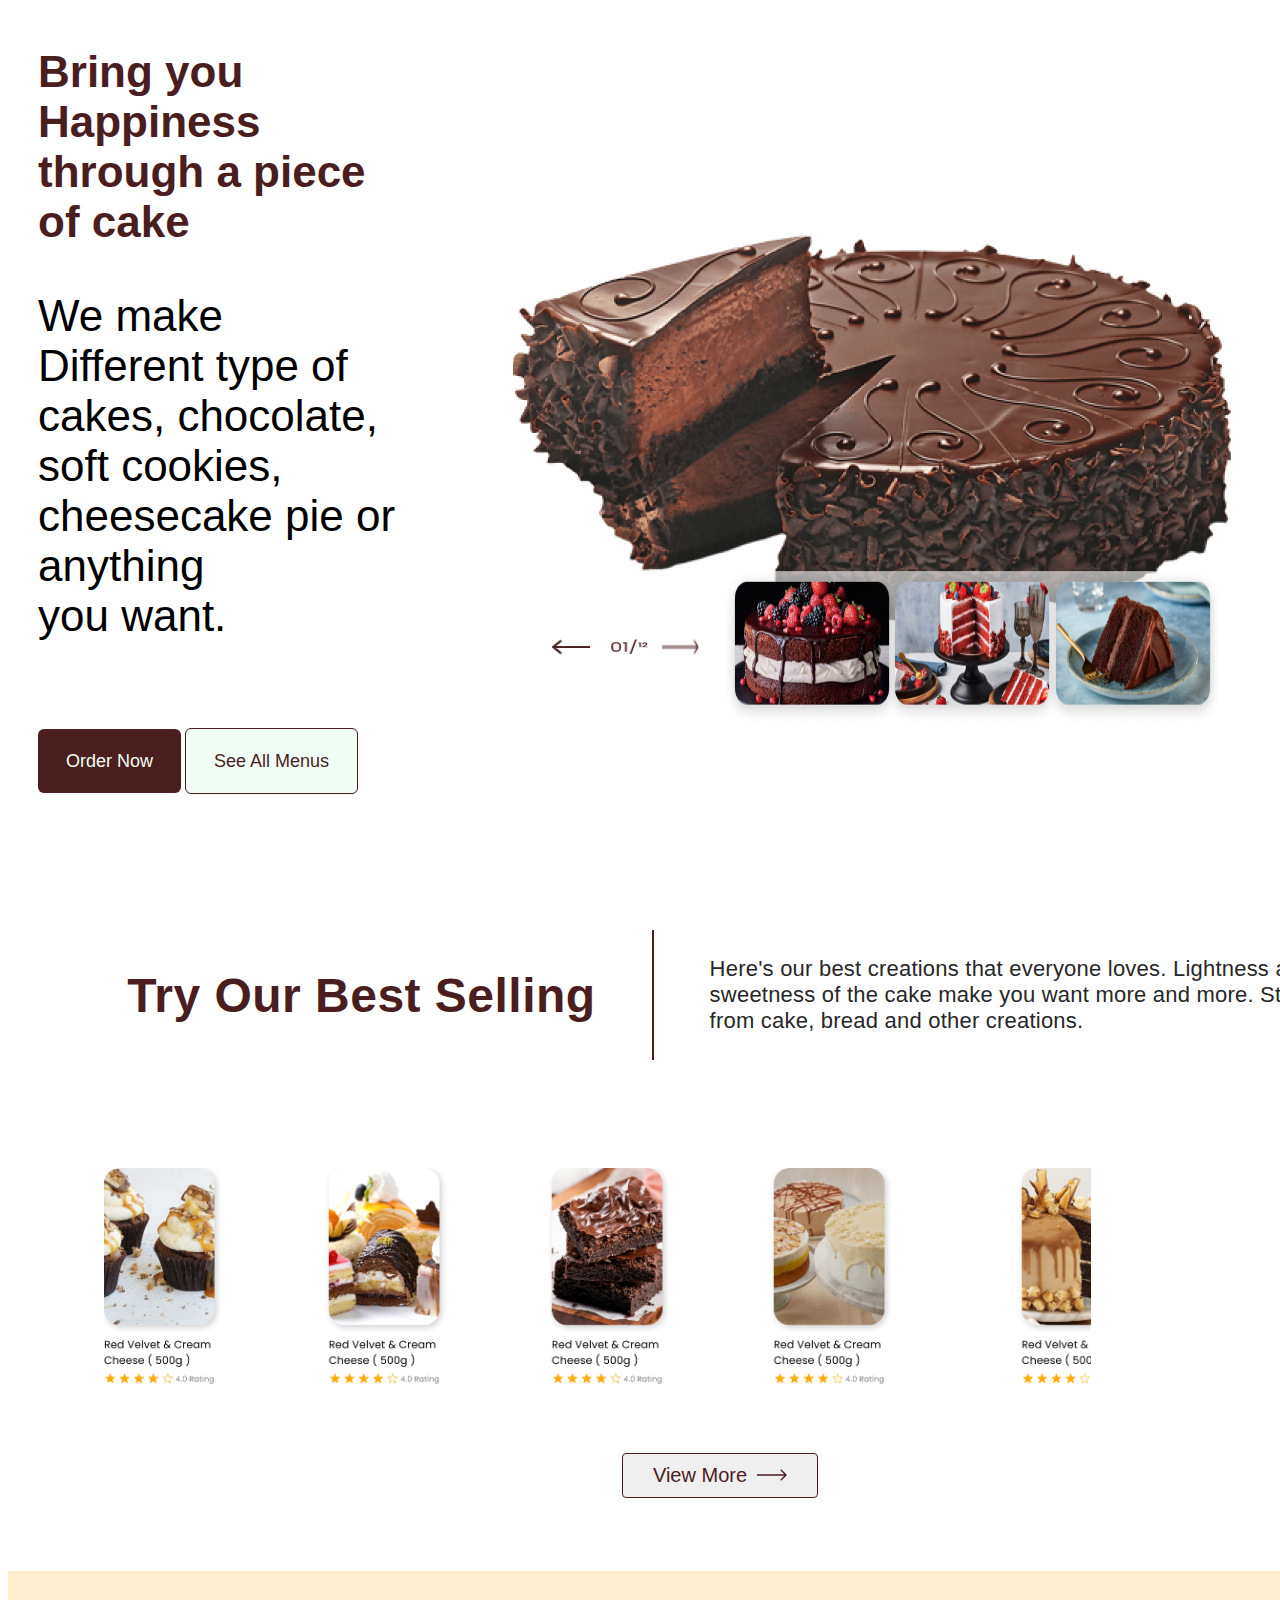
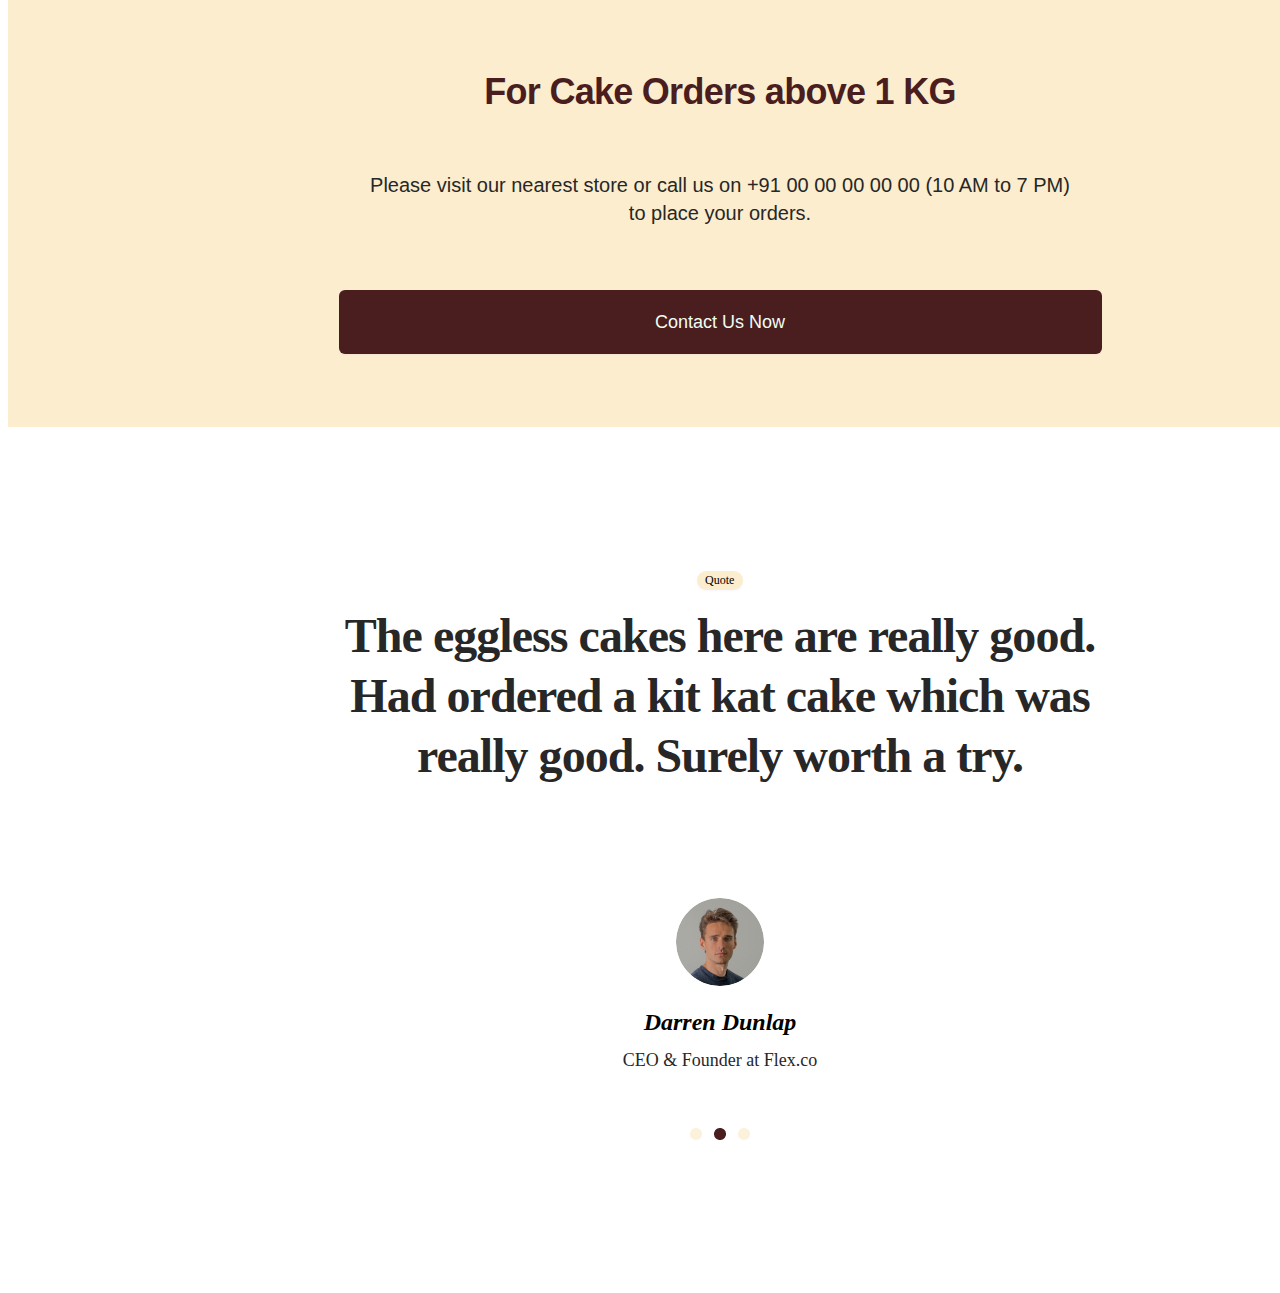
==== index.html @ e87c7dfb "chocobrat-bakery-website" ====
<!DOCTYPE html>
<html lang="en">
<head>
    <meta charset="UTF-8">
    <meta name="viewport" content="width=device-width, initial-scale=1.0">
    <title>Document</title>
    <link rel="stylesheet" href="styles.css">
</head>
<body>
    <section class="hero-section">
  <div class="hero-content">
    <div class="hero-text">
      <h1 class="hero-heading">Bring you Happiness <br> through a piece of cake</h1>
      <p class="hero-description">We make Different type of cakes, chocolate, <br> soft cookies, cheesecake pie or anything <br> you want.</p>
      <div class="cta-container">
        <button class="cta-button cta-primary">Order Now</button>
        <button class="cta-button cta-secondary">See All Menus</button>
      </div>
    </div>
    <div class="heroimage">
        <img src="./images/Chocolate-Cake-PNG-Clipart 1.png" alt="Chocolate cake" class="cake-image">
        <img src="./images/Rectangle 28 (1).png" alt="Rounded container" class="overlay-image overlay-1">
        <img src="./images/Rectangle 25.png" alt="Another overlay" class="overlay-image overlay-2">
        <img src="./images/Rectangle 26.png" alt="Another overlay" class="overlay-image overlay-3">
        <img src="./images/Rectangle 27.png" alt="Another overlay" class="overlay-image overlay-4">
        <img src="./images/Line 3.png" alt="Another overlay" class="overlay-image overlay-5">
        <img src="./images/12.png" alt="Another overlay" class="overlay-image overlay-6">
        <img src="./images/Line 2.png" alt="Another overlay" class="overlay-image overlay-7">
    </div>
  </div>
</section>
    <section class="best-selling-section">
        <header class="section-header">
          <h2 class="section-title">Try Our Best Selling</h2>
          <div class="vertical-divider"></div>
          <p class="section-description">
            Here's our best creations that everyone loves. Lightness and <br />
            sweetness of the cake make you want more and more. Start <br />
            from cake, bread and other creations.
          </p>
        </header>
      
        <div class="product-grid">
          <article class="product-card">
            <img src="./images/Group 16.png" alt="Red Velvet & Cream Cheese (500g)" class="product-image" />
          </article>
      
          <article class="product-card">
            <img src="./images/Group 17.png" alt="Red Velvet & Cream Cheese (500g)" class="product-image" />
          </article>
      
          <article class="product-card">
            <img src="./images/Group 18.png" alt="Red Velvet & Cream Cheese (500g)" class="product-image" />
          </article>
      
          <article class="product-card">
            <img src="./images/Group 19.png" alt="Red Velvet & Cream Cheese (500g)" class="product-image" />
          </article>
      
          <article class="product-card">
            <img src="./images/Group 20.png" alt="Red Velvet & Cream Cheese (500g)" class="product-image" />
          </article>
      
          <article class="product-card">
            <img src="./images/Group 21.png" alt="Red Velvet & Cream Cheese (500g)" class="product-image" />
          </article>
        </div>
      
        <button class="view-more-button">
          <span class="view-more-text">View More</span>
          <img src="./images/Line 5.png" alt="" class="arrow-icon" />
        </button>
      </section>
      <section class="ctasection">
        <div class="cta-content">
            <h2 class="cta-title">For Cake Orders above 1 KG</h2>
            <p class="cta-description">
                Please visit our nearest store or call us on +91 00 00 00 00 00 (10 AM to 7 PM)
                <br>
                to place your orders.
            </p>
            <button class="cta-button cta-primary" tabindex="0">Contact Us Now</button>
        </div>
    </section>
    <section class="testimonial-container">
        <div class="content-wrapper">
            <div class="parent-container">
                <div class="quote-badge">Quote</div>
            </div>
          <blockquote class="testimonial-text">
            The eggless cakes here are really good. Had ordered a kit kat cake which was really good. Surely worth a try.
          </blockquote>
          <img src="./images/Ellipse 1.png" alt="Portrait of Darren Dunlap" class="author-image" />
          <cite class="author-name">Darren Dunlap</cite>
          <p class="author-title">CEO & Founder at Flex.co</p>
          <img src="./images/Group 1.png" alt="Flex.co company logo" class="company-logo" />
        </div>
      </section>
</body>
</html>
---- styles.css ----
.best-selling-section {
    display: flex;
    margin-top: 126px;
    width: 100%;
    flex-direction: column;
    align-items: center;
    font-family: Poppins, sans-serif;
    padding: 0 1px 0 80px;
  }
  
  .section-header {
    display: flex;
    align-items: center;
    gap: 40px 56px;
    justify-content: center;
    flex-wrap: wrap;
  }
  
  .section-title {
    color: #4a1d1f;
    font-size: 48px;
    font-weight: 700;
    letter-spacing: 0.48px;
    align-self: stretch;
    margin: auto 0;
  }
  
  .vertical-divider {
    align-self: stretch;
    width: 0;
    height: 128px;
    margin: auto 0;
    border: 1px solid #4a1d1f;
  }
  
  .section-description {
    color: #272727;
    font-size: 22px;
    font-weight: 400;
    letter-spacing: 0.22px;
    align-self: stretch;
    margin: auto 0;
  }
  
  .product-grid {
    overflow-x: auto;
    align-self: stretch;
    display: flex;
    margin-top: 108px;
    align-items: start;
    gap: 40px 71px;
    overflow: hidden;
    font-weight: 400;
    justify-content: start;
  }
  
  .product-card {
    border-radius: 0;
    display: flex;
    flex-direction: column;
    width: 231px;
  }
  
  .product-image {
    aspect-ratio: 0.7;
    object-fit: contain;
    object-position: center;
    width: 100%;
    border-radius: 33px;
  }
  
  .product-title {
    color: #000;
    font-size: 22px;
    letter-spacing: 0.22px;
    margin-top: 24px;
  }
  
  .rating-container {
    display: flex;
    margin-top: 9px;
    align-items: center;
    gap: 4px;
    font-size: 16px;
    color: #707070;
    letter-spacing: 0.16px;
    justify-content: center;
  }
  
  .star-icon {
    aspect-ratio: 1;
    object-fit: contain;
    object-position: center;
    width: 26px;
    border-radius: 1px;
    align-self: stretch;
    margin: auto 0;
  }
  
  .rating-text {
    align-self: stretch;
    margin: auto 0;
  }
  
  .view-more-button {
    border-radius: 4px;
    display: flex;
    margin-top: 68px;
    align-items: center;
    gap: 10px;
    font-size: 20px;
    color: #4a1d1f;
    font-weight: 400;
    justify-content: center;
    padding: 10px 30px;
    border: 1px solid #4a1d1f;
  }
  
  .view-more-text {
    align-self: stretch;
    margin: auto 0;
  }
  
  .arrow-icon {
    aspect-ratio: 2.5;
    object-fit: contain;
    object-position: center;
    width: 30px;
    align-self: stretch;
    margin: auto 0;
  }
  
  @media (max-width: 991px) {
    .best-selling-section {
      max-width: 100%;
      padding-left: 20px;
      margin-top: 40px;
    }
  
    .section-header {
      max-width: 100%;
    }
  
    .section-title {
      max-width: 100%;
      font-size: 40px;
    }
  
    .section-description {
      max-width: 100%;
    }
  
    .product-grid {
      max-width: 100%;
      margin-top: 40px;
    }
  
    .product-title {
      margin-right: 7px;
    }
  
    .view-more-button {
      margin-top: 40px;
      padding: 0 20px;
    }
  }
  
  .visually-hidden {
    position: absolute;
    width: 1px;
    height: 1px;
    padding: 0;
    margin: -1px;
    overflow: hidden;
    clip: rect(0, 0, 0, 0);
    white-space: nowrap;
    border: 0;
  }
  .ctasection {
    background-color: #FBEDCD;
    display: flex;
    margin-top: 73px;
    width: 100%;
    flex-direction: column;
    align-items: center;
    font-family: Poppins, sans-serif;
    font-weight: 500;
    justify-content: center;
    padding: 73px 80px;
}

.cta-content {
    display: flex;
    width: 763px;
    max-width: 100%;
    flex-direction: column;
    align-items: center;
}

.cta-title {
    color: #4a1d1f;
    text-align: center;
    font-size: 36px;
    font-weight: 700;
    line-height: 1;
    letter-spacing: -0.72px;
}

.cta-description {
    color: #272727;
    font-size: 20px;
    line-height: 1.4;
    text-align: center;
    align-self: stretch;
    margin-top: 31px;
}

.cta-button {
    align-self: stretch;
    border-radius: 6px;
    
    box-shadow: 0 1px 2px rgba(105, 81, 255, 0.05);
    min-height: 56px;
    font-size: 18px;
    
    line-height: 2;
    margin: 43px 0 0;
    padding: 14px 28px;
    border: none;
    cursor: pointer;
}
.cta-primary {
    background-color: #4A1D1F;
    color: #f0fdf4;
    
}
.cta-secondary {
    background-color: #f0fdf4;
    color: #4A1D1F;
    border: 1px solid #4A1D1F;
    
}

@media (max-width: 991px) {
    .ctasection {
        max-width: 100%;
        margin-top: 40px;
        padding: 40px 20px;
    }

    .cta-title,
    .cta-description {
        max-width: 100%;
    }

    .cta-button {
        margin-top: 40px;
        padding: 14px 20px;
    }
}
.testimonial-container {
    display: flex;
    flex-direction: column;
    overflow: hidden;
    position: relative;
    min-height: 682px;
    width: 100%;
    align-items: center;
    justify-content: center;
    padding: 88px 80px;
  }
  
  @media (max-width: 991px) {
    .testimonial-container {
      max-width: 100%;
      padding: 0 20px;
    }
  }
  
  .background-image {
    position: absolute;
    inset: 0;
    height: 100%;
    width: 100%;
    object-fit: cover;
    object-position: center;
  }
  
  .content-wrapper {
    position: relative;
    display: flex;
    width: 913px;
    max-width: 100%;
    flex-direction: column;
    align-items: center;
  }
  
  .quote-badge {
    align-self: stretch;
    border-radius: 36px;
    background-color: #fbedcd;
    box-shadow: 0 1px 2px rgba(105, 81, 255, 0.05);
    font-size: 12px;
    padding: 2px 8px;
    width: 30px;
    margin: auto;
  }
  .parent-container {
    display: flex;
    justify-content: center; /* Center horizontally */
    align-items: center; /* Center vertically, if needed */
}
  @media (max-width: 991px) {
    .quote-badge {
      white-space: normal;
    }
  }
  
  .testimonial-text {
    color: #272727;
    text-align: center;
    font-size: 48px;
    font-weight: 600;
    line-height: 60px;
    letter-spacing: -0.96px;
    align-self: stretch;
    margin-top: 16px;
  }
  
  @media (max-width: 991px) {
    .testimonial-text {
      max-width: 100%;
      font-size: 40px;
      line-height: 56px;
    }
  }
  
  .author-image {
    aspect-ratio: 1;
    object-fit: contain;
    object-position: center;
    width: 88px;
    border-radius: 50%;
    margin-top: 64px;
  }
  
  @media (max-width: 991px) {
    .author-image {
      margin-top: 40px;
    }
  }
  
  .author-name {
    text-align: center;
    font-size: 24px;
    font-weight: 600;
    line-height: 1;
    margin-top: 24px;
  }
  
  .author-title {
    color: #272727;
    text-align: center;
    font-size: 18px;
    line-height: 2;
    margin-top: 8px;
  }
  
  .company-logo {
    aspect-ratio: 5;
    object-fit: contain;
    object-position: center;
    width: 60px;
    margin-top: 32px;
  }
  
  .visually-hidden {
    position: absolute;
    width: 1px;
    height: 1px;
    padding: 0;
    margin: -1px;
    overflow: hidden;
    clip: rect(0, 0, 0, 0);
    white-space: nowrap;
    border: 0;
  }
  .hero-content {
    display: flex; 
    justify-content: space-between; 
    align-items: center; 
    padding: 0 20px; 
    gap: 3cm;
}
.hero-section {
    display: flex; 
    justify-content: center; 
    padding: 10px; 
}

.heroimage {
    position: relative;
    max-width: 100%; 
    flex: 1; 
}
.overlay-image {
    position: absolute; 
    
    transform: translate(-50%, -50%); 
    width: 100%; 
    height: auto; 
    z-index: 1; 
}

.overlay-1 {
    top: 90%; 
    left: 50%;
}

.overlay-2 {
    top: 90%;
    width: 180px;
    height: 159px;
    left: 85%;
}
.overlay-3 {
    top: 90%;
    width: 180px;
    height: 159px;
    left: 63%;
}
.overlay-4 {
    top: 90%;
    width: 180px;
    height: 159px;
    left: 41%;
}
.overlay-5 {
    top: 90%;
    left: 23%;
    width: 1CM;
    height: 15px;
}
.overlay-6 {
    top: 90%;
    left: 16%;
    width: 1CM;
    height: 15px;
}
.overlay-7 {
    top: 90%;
    left: 8%;
    width: 1CM;
    height: 15px;
}
.hero-heading {
    font-size: 44px;       
    font-weight: bold;     
    font-family: 'Poppins', sans-serif;
    color: #4A1D1F;
}
.hero-description {
    font-size: 44px;              
    font-weight: normal;          
    font-family: 'Poppins', sans-serif;
}
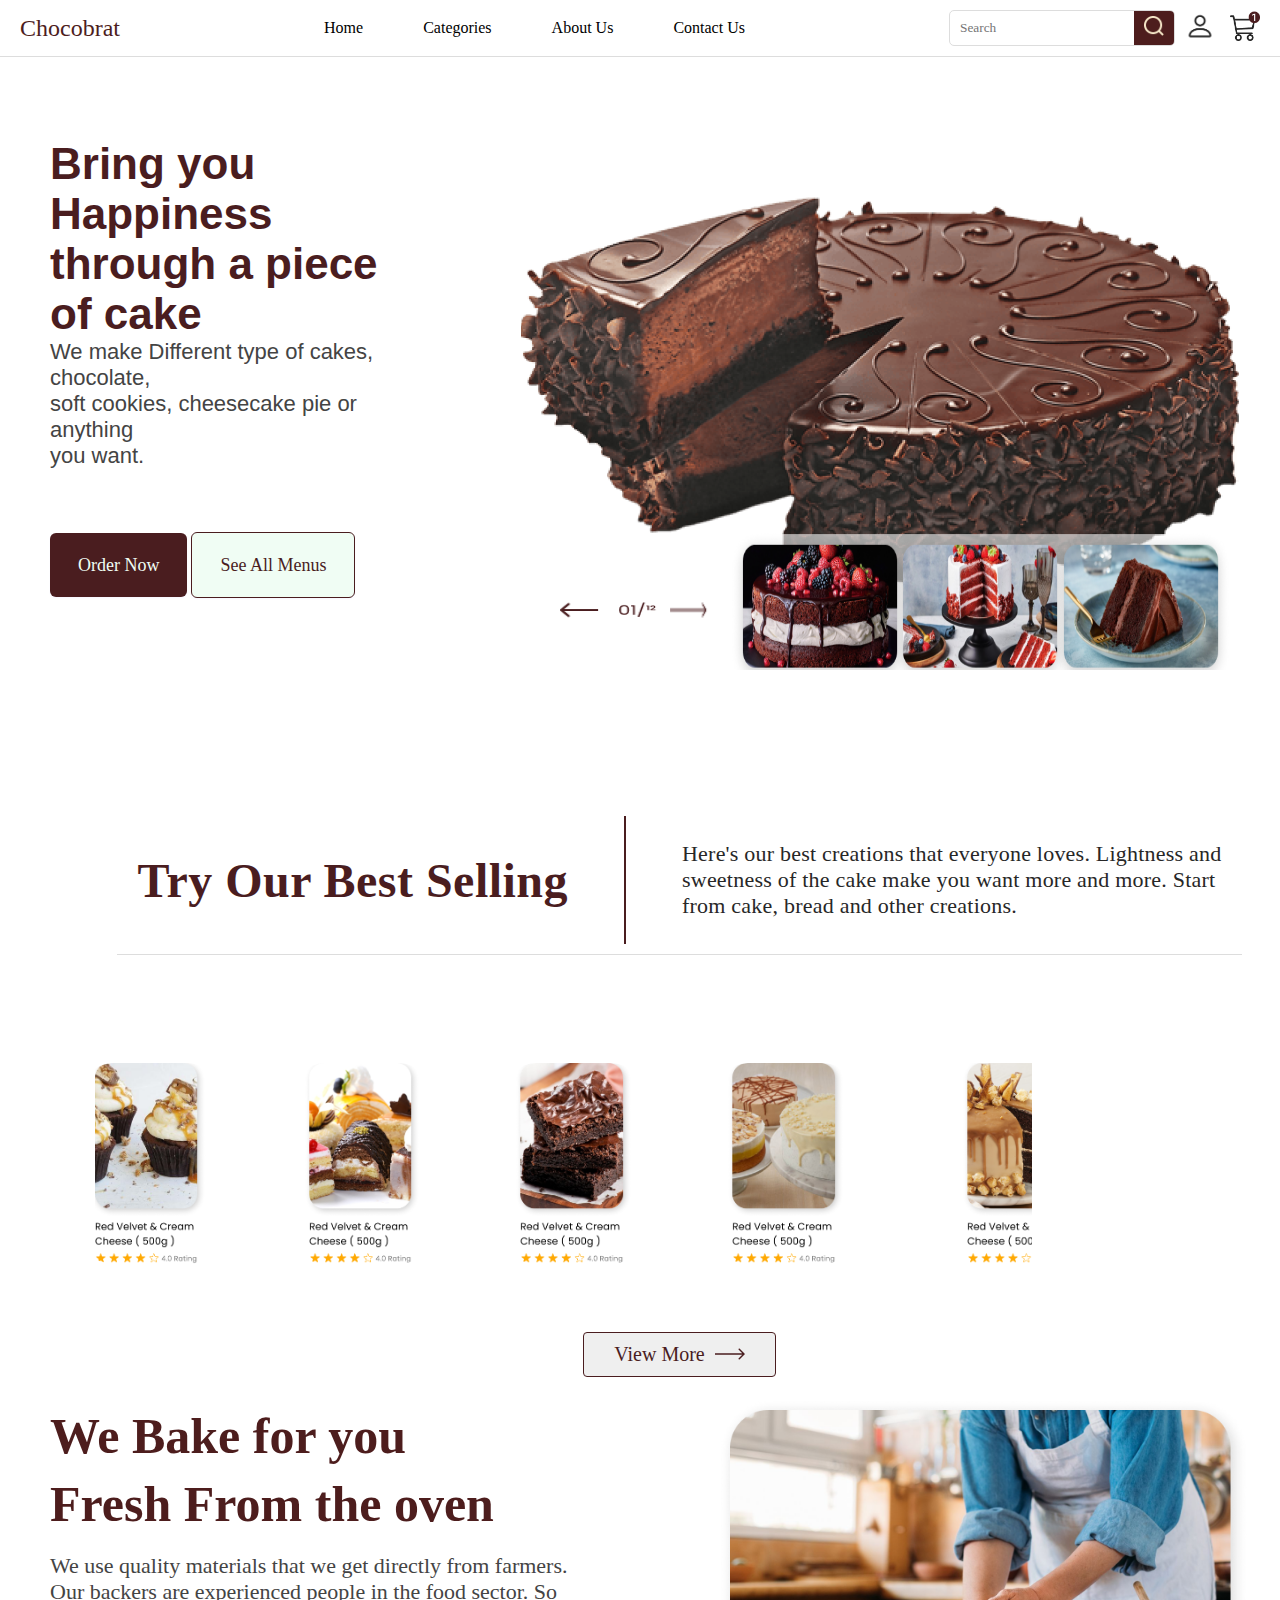
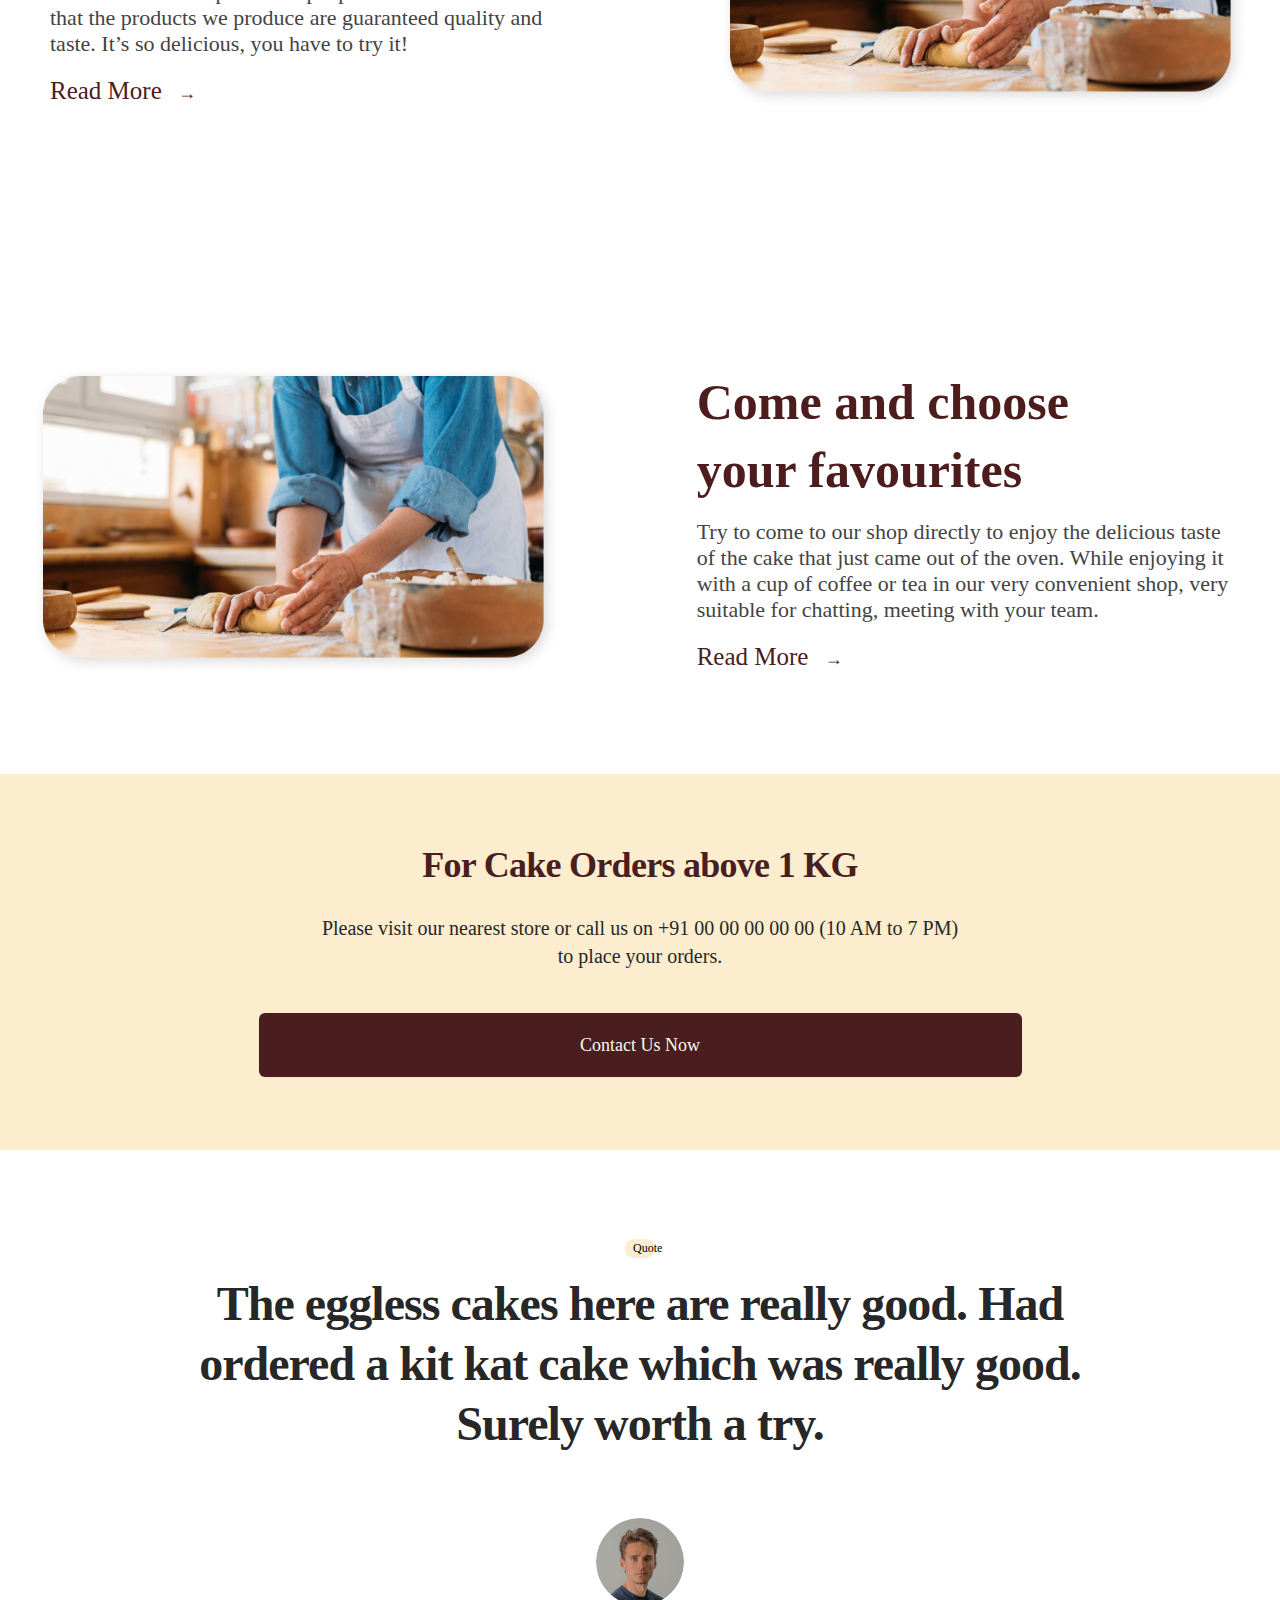
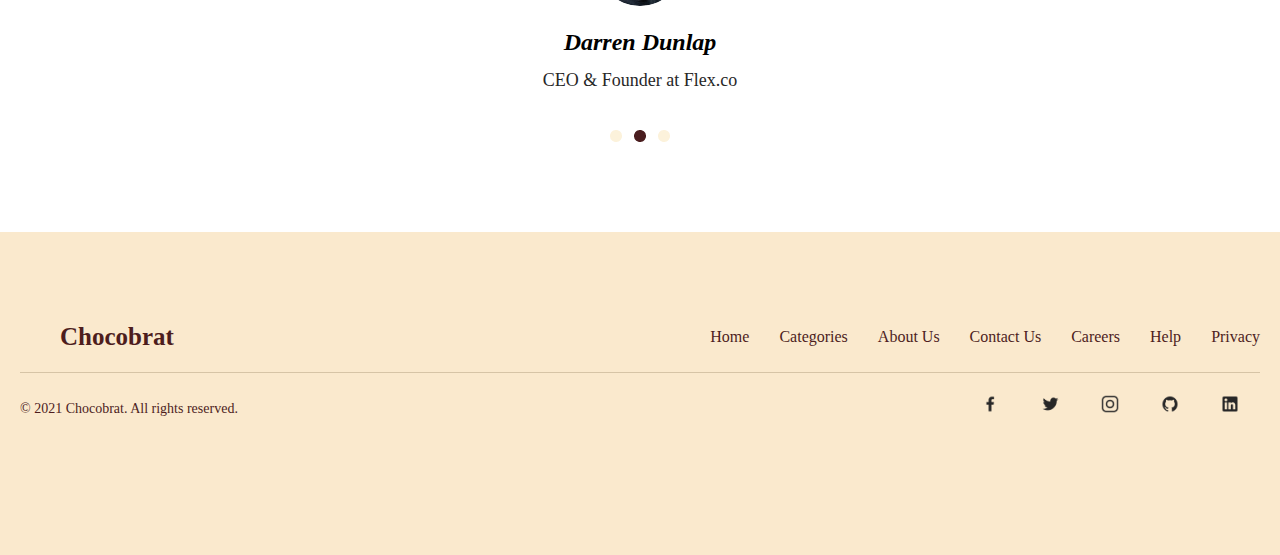
==== commit 54f80d83: "index.html" ====
--- a/index.html
+++ b/index.html
@@ -7,6 +7,28 @@
     <link rel="stylesheet" href="styles.css">
 </head>
 <body>
+<header>
+  <div class="logo">
+      <h1>Chocobrat</h1>
+  </div>
+  <nav>
+      <ul>
+          <li id="home"><a href="#">Home</a></li>
+          <li><a href="#">Categories</a></li>
+          <li><a href="#">About Us</a></li>
+          <li><a href="#">Contact Us</a></li>
+      </ul>
+  </nav>
+  <div class="search-container">
+      <input type="text" placeholder="Search">
+      <button><i class="search-icon"><img src="./image/LUP{A.png" style="width: 20px; height: 20px;"></i></button>
+  </div>
+  <div class="icons">
+      <i class="user-icon"><img src="./image/unnamed.png" style="width: 30px ;height: 30px;"></i>
+      <i class="cart-icon"><img src="./image/unnamed (1).png" style="width: 30px;height: 30px;"></i>
+  </div>
+</header>
+
     <section class="hero-section">
   <div class="hero-content">
     <div class="hero-text">
@@ -71,6 +93,38 @@
           <img src="./images/Line 5.png" alt="" class="arrow-icon" />
         </button>
       </section>
+      <section class="hero-section">
+        <div class="hero-content">
+            <div class="hero-text">
+                <h2>We Bake for you</h2>
+                <h3>Fresh From the oven</h3>
+                <p>We use quality materials that we get directly from farmers. Our backers are experienced people in the
+                    food sector. So that the products we produce are guaranteed quality and taste. It’s so delicious,
+                    you have to try it!</p>
+                <a href="#" class="read-more">Read More <span>→</span></a>
+            </div>
+
+            <div class="hero-image">
+                <img src="./image/imagem para assiment bakery.png" alt="Baking Image">
+            </div>
+        </div>
+
+        <div class="hero-content">
+            <div class="hero-image">
+                <img src="./image/imagem para assiment bakery.png" alt="Baking Image">
+            </div>
+            <div class="hero-text">
+                <h2>Come and choose</h2>
+                <h3>your favourites</h3>
+                <p>Try to come to our shop directly to enjoy the delicious taste of the cake that just came out of the
+                    oven. While enjoying it with a cup of coffee or tea in our very convenient shop, very suitable for
+                    chatting, meeting with your team.</p>
+                <a href="#" class="read-more">Read More <span>→</span></a>
+            </div>
+        </div>
+    </section>
+
+
       <section class="ctasection">
         <div class="cta-content">
             <h2 class="cta-title">For Cake Orders above 1 KG</h2>
@@ -96,5 +150,33 @@
           <img src="./images/Group 1.png" alt="Flex.co company logo" class="company-logo" />
         </div>
       </section>
+      <footer>
+        <div class="footer-top">
+            <div class="footer-logo">
+                <h1>Chocobrat</h1>
+            </div>
+            <nav class="footer-nav">
+                <ul>
+                    <li><a href="#">Home</a></li>
+                    <li><a href="#">Categories</a></li>
+                    <li><a href="#">About Us</a></li>
+                    <li><a href="#">Contact Us</a></li>
+                    <li><a href="#">Careers</a></li>
+                    <li><a href="#">Help</a></li>
+                    <li><a href="#">Privacy</a></li>
+                </ul>
+            </nav>
+        </div>
+        <div class="footer-bottom">
+            <p>© 2021 Chocobrat. All rights reserved.</p>
+            <div class="social-icons">
+                <a href="#"><img src="./image/face2.png" alt="Facebook"></a>
+                <a href="#"><img src="./image/unnamed (2).png" alt="Twitter"></a>
+                <a href="#"><img src="./image/isntas.png" alt="Instagram"></a>
+                <a href="#"><img src="./image/gitd.png" alt="GitHub"></a>
+                <a href="#"><img src="./image/Linkedin.png" alt="LinkedIn"></a>
+            </div>
+        </div>
+    </footer>
 </body>
 </html>--- a/styles.css
+++ b/styles.css
@@ -1,3 +1,241 @@
+* {
+    margin: 0;
+    padding: 0;
+    box-sizing: border-box;
+    font-family: "Poppins", serif;
+}
+
+body {
+    font-family: "Poppins", serif;
+}
+
+header {
+    display: flex;
+    align-items: center;
+    justify-content: space-between;
+    padding: 10px 20px;
+    background-color: #fff;
+    border-bottom: 1px solid #ddd;
+}
+
+.logo h1 {
+    font-size: 24px;
+    color: #4D1D1D;
+    font-weight: normal;
+}
+
+nav {
+    flex: 1;
+    display: flex;
+    justify-content: center;
+}
+
+nav ul {
+    list-style: none;
+    display: flex;
+    gap: 60px;
+}
+
+nav ul li a {
+    text-decoration: none;
+    font-size: 16px;
+    color: #000;
+}
+
+nav ul li a:hover {
+    color: #4D1D1D;
+}
+
+.right-container {
+    display: flex;
+    align-items: center;
+    gap: 15px;
+}
+
+.search-container {
+    display: flex;
+    align-items: center;
+    border: 1px solid #ddd;
+    border-radius: 5px;
+    overflow: hidden;
+    margin-right: 10px;
+}
+
+.search-container input {
+    border: none;
+    padding: 5px 10px;
+    outline: none;
+}
+
+.search-container button {
+    background-color: #4D1D1D;
+    border: none;
+    padding: 5px 10px;
+    color: #fff;
+    cursor: pointer;
+    gap: 30px;
+}
+
+.icons {
+    display: flex;
+    align-items: center;
+    gap: 15px;
+}
+
+.user-icon, .cart-icon {
+    font-size: 20px;
+    color: #4D1D1D;
+    cursor: pointer;
+}
+
+.hero-section {
+    padding: 50px 20px;
+    display: flex;
+    flex-direction: column;
+    gap: 228px;
+}
+
+.hero-content {
+    display: flex;
+    align-items: center;
+    justify-content: space-between;
+    background-color: #fff;
+    border-radius: 10px;
+     overflow: hidden;
+}
+
+.hero-text {
+    flex: 1;
+    padding: 20px;
+}
+
+.hero-text h2 {
+    font-size: 28px;
+    color: #4D1D1D;
+    margin-bottom: 10px;
+    font-size: 50px;
+}
+
+.hero-text h3 {
+    font-size: 24px;
+    color: #4D1D1D;
+    margin-bottom: 20px;
+    font-size: 50px;
+}
+
+.hero-text p {
+    font-size: 16px;
+    color: #444;
+    margin-bottom: 20px;
+    font-size: 22px;
+}
+
+.read-more {
+    font-size: 16px;
+    color: #4D1D1D;
+    text-decoration: none;
+    font-size: 25px;
+}
+
+.read-more span {
+    font-size: 18px;
+    margin-left: 10px;
+}
+
+.hero-image {
+    flex: 1;
+}
+
+.hero-image img {
+    width: 100%;
+    height: auto;
+    border-radius: 10px;
+    object-fit: cover;
+}
+
+footer {
+    background-color: #FAE9CD;
+    padding: 80px 20px;
+    font-family: 'Arial', sans-serif;
+    max-height: 350px;
+    line-height: 2;
+}
+
+.footer-top {
+    display: flex;
+    justify-content: space-between;
+    align-items: center;
+    padding-bottom: 10px;
+    border-bottom: 1px solid #D6C4A6;
+}
+.footer-logo{
+    margin-left: 40px;
+}
+
+.footer-logo h1 {
+    font-size: 25px;
+    color: #4D1D1D;
+    font-weight: bold;
+    
+   
+}
+.footer-nav{
+    margin-left: auto;
+display: flex;
+justify-content: flex-end;
+}
+
+.footer-nav ul {
+    list-style: none;
+    display: flex;
+    gap: 30px;
+}
+
+.footer-nav ul li a {
+    text-decoration: none;
+    font-size: 16px;
+    color: #4D1D1D;
+    transition: color 0.3s;
+}
+
+.footer-nav ul li a:hover {
+    color: #000;
+}
+
+.footer-bottom {
+    display: flex;
+    justify-content: space-between;
+    align-items: center;
+    padding-top: 20px;
+    padding-bottom: 50px;
+    
+}
+
+.footer-bottom p {
+    font-size: 14px;
+    color: #4D1D1D;
+}
+
+.social-icons{
+    display: flex;
+    gap: 25px;
+    margin-right: 20px;
+}
+
+.social-icons a {
+    margin-left: 15px;
+}
+
+.social-icons img {
+    width: 20px;
+    height: 20px;
+    filter: grayscale(100%);
+    transition: filter 0.3s;
+}
+
+.social-icons img:hover {
+    filter: grayscale(0%);
+}
 
 .best-selling-section {
     display: flex;
